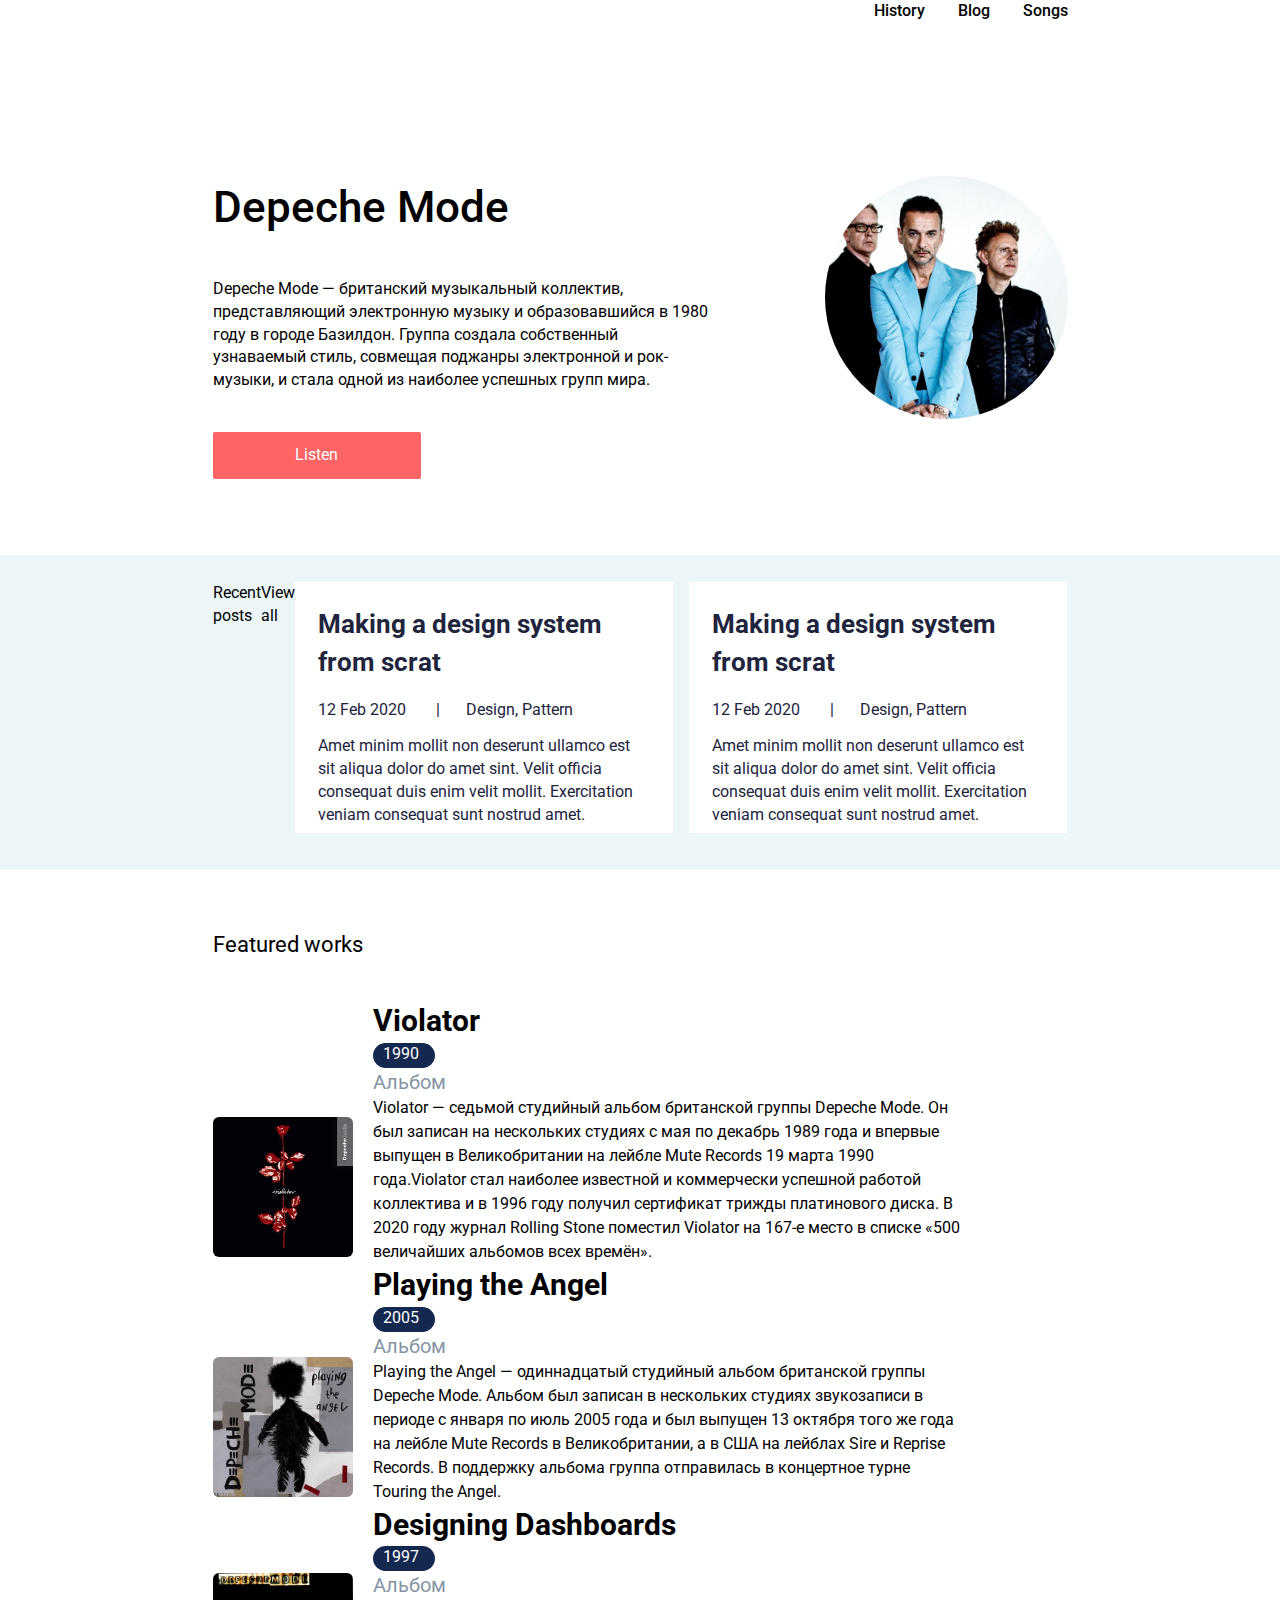
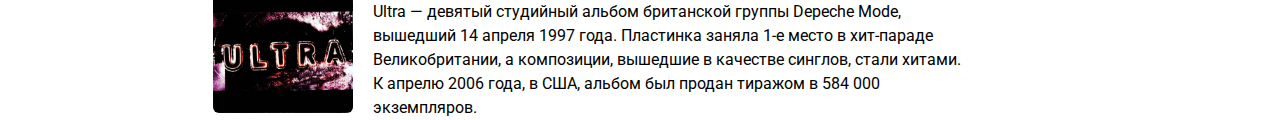
==== index.html @ 9a0567c2 "отстилизовал третью секцию под себя" ====
<!DOCTYPE html>
<html lang="ru">

<head>
    <meta charset="UTF-8">
    <meta http-equiv="X-UA-Compatible" content="IE=edge">
    <meta name="viewport" content="width=device-width, initial-scale=1.0">
    <link rel="preconnect" href="https://fonts.googleapis.com">
    <link rel="preconnect" href="https://fonts.gstatic.com" crossorigin>
    <link href="https://fonts.googleapis.com/css2?family=Roboto:wght@400;500;700;900&display=swap" rel="stylesheet">
    <link rel="stylesheet" href="css/normalize.css">
    <link rel="stylesheet" href="css/style.css">
    <title>Potfolio</title>
</head>

<body>
    <div class="wrapper">
        <header class="header">
            <div class="container header__container">
                <nav class="nav">
                    <ul class="nav__list">
                        <li class="nav__item">
                            <a href="#" class="nav__link">History</a>
                        </li>
                        <li class="nav__item">
                            <a href="#" class="nav__link">Blog</a>
                        </li>
                        <li class="nav__item">
                            <a href="#" class="nav__link">Songs</a>
                        </li>
                    </ul>
                </nav>
        </header>
        <main class="main">
            <section class="about">
                <div class="container about__container">
                    <div class="about__info">
                        <div class="about__info-title">
                            Depeche Mode
                        </div>
                        <div class="about__info-main">
                            Depeche Mode — британский музыкальный коллектив, представляющий электронную музыку и
                            образовавшийся в 1980 году в городе Базилдон. Группа создала собственный узнаваемый стиль,
                            совмещая поджанры электронной и рок-музыки, и стала одной из наиболее успешных групп мира.
                        </div>
                        <button class="about__download">
                            Listen
                        </button>
                    </div>
                    <div class="about__avatar">
                        <img src="img/dm.jpg" alt="" class="about__img">
                    </div>
                </div>
            </section>
            <section class="recent-posts">
                <div class="container recent-posts__container">
                    <div class="recent-posts__top">
                        <div class="recent-posts__title">Recent posts</div>
                        <a href="#" class="recent-posts__link">View all</a>
                    </div>
                    <div class="recent-posts__main">
                        <article class="recent-posts__article">
                            <div class="recent-posts__subtitle">
                                Making a design system from scrat
                            </div>
                            <div class="recent-post__info">
                                12 Feb 2020 <span class="recent-posts__separator">|</span>Design, Pattern
                            </div>
                            <div class="recent-posts__text">Amet minim mollit non deserunt ullamco est sit aliqua
                                dolor do amet sint. Velit officia consequat duis enim velit mollit. Exercitation
                                veniam consequat sunt nostrud amet.</div>
                        </article>
                        <article class="recent-posts__article">
                            <div class="recent-posts__subtitle">
                                Making a design system from scrat
                            </div>
                            <div class="recent-post__info">
                                12 Feb 2020 <span class="recent-posts__separator">|</span>Design, Pattern
                            </div>
                            <div class="recent-posts__text">Amet minim mollit non deserunt ullamco est sit
                                aliqua
                                dolor do amet sint. Velit officia consequat duis enim velit mollit. Exercitation
                                veniam consequat sunt nostrud amet.</div>
                        </article>
                    </div>
            </section>
            <section class="featured">
                <div class="container">
                    <div class="title-category">Featured works</div>
                    <div class="featured__works">
                        <article class="work">
                            <div class="work__img-wrap">
                                <img src="img/violator.jpg" alt="" class="work__img">
                            </div>
                            <div class="work__info">
                                <div class="work__title">Violator</div>
                                <div class="work__date-block">
                                    <div class="work__date">1990</div>
                                    <div class="work__category">Альбом</div>
                                </div>
                                <div class="work__text">
                                    Violator — седьмой студийный альбом британской
                                    группы Depeche Mode. Он был записан на нескольких студиях с мая по декабрь 1989 года
                                    и впервые выпущен в Великобритании на лейбле Mute Records 19 марта 1990
                                    года.Violator стал наиболее известной и коммерчески успешной работой
                                    коллектива и в 1996
                                    году получил сертификат трижды платинового диска. В 2020 году журнал Rolling Stone
                                    поместил Violator на
                                    167-е место в списке
                                    «500 величайших альбомов всех времён».
                                </div>
                            </div>
                        </article>
                        <article class="work">
                            <div class="work__img-wrap">
                                <img src="img/playing.jpg" alt="" class="work__img">
                            </div>
                            <div class="work__info">
                                <div class="work__title">Playing the Angel</div>
                                <div class="work__date-block">
                                    <div class="work__date">2005</div>
                                    <div class="work__category">Альбом</div>
                                </div>
                                <div class="work__text">
                                    Playing the Angel — одиннадцатый студийный альбом британской группы Depeche Mode.
                                    Альбом был записан в нескольких студиях звукозаписи в периоде с января по июль 2005
                                    года и был выпущен 13 октября того же года на лейбле Mute Records в Великобритании,
                                    а в США на лейблах Sire и Reprise Records. В поддержку альбома группа отправилась в
                                    концертное турне Touring the Angel.
                                </div>
                            </div>
                        </article>
                        <article class="work">
                            <div class="work__img-wrap">
                                <img src="img/ultra.jpg" alt="" class="work__img">
                            </div>
                            <div class="work__info">
                                <div class="work__title">Designing Dashboards</div>
                                <div class="work__date-block">
                                    <div class="work__date">1997</div>
                                    <div class="work__category">Альбом</div>
                                </div>
                                <div class="work__text">
                                    Ultra — девятый студийный альбом британской группы Depeche Mode,
                                    вышедший 14 апреля 1997 года. Пластинка заняла 1-е место в хит-параде
                                    Великобритании, а композиции, вышедшие в качестве синглов, стали хитами. К
                                    апрелю 2006 года, в США, альбом был продан тиражом в 584 000 экземпляров.
                                </div>
                            </div>
                        </article>
                    </div>
                </div>
            </section>
        </main>
    </div>
</body>

</html>
---- css/style.css ----
* {
    box-sizing: border-box;
}

body {
    font-family: 'Roboto', sans-serif;
    line-height: 1.42;
    font-size: 16px;
}

html,
body {
    margin: 0;
    padding: 0;
    height: 100%;
    width: 100%;
}

ul,
il {
    list-style: none;
    padding: 0;
    margin: 0;
}

a {
    text-decoration: none;
    color: #000;
}

h1,
h2,
h3 {
    margin: 0;
}

.wrapper {
    min-height: 100%;
}

.container {
    max-width: 865px;
    margin: 0 auto;
    padding: 0 5px;
}

.header__container {
    max-height: 1035px;

}

.nav {
    display: flex;
    justify-content: flex-end;
}

.nav__list {
    display: flex;
}

.nav__item {
    margin-left: 33px;
    font-weight: 500;
}

.about__container {
    display: flex;
    margin-top: 153px;
}

.about__info-title {
    font-size: 44px;
    font-weight: 500;
}

.about__info {
    padding-right: 13%;
}

.about__info-main {
    font-size: 16px;
    margin-top: 40px;
    margin-bottom: 40px;
}

.about__download {
    color: azure;
    background-color: #FF6464;
    width: 208px;
    height: 47px;
    border-radius: 2px;
    border: 0;
    text-align: 20px;
    margin-bottom: 76px;
}

.about__img {
    height: 100%;
    width: 100%;
    object-fit: cover;
}

.about__avatar {
    overflow: hidden;
    border-radius: 50%;
    flex-shrink: 0;
    width: 243px;
    height: 243px;
}

.recent-posts {
    background-color: #EDF7FA;
    padding: 27px 0px 37px;

}

.recent-posts__top {
    display: flex;
    justify-content: space-between;
    margin-bottom: 22px;

}

.recent-posts__main {
    display: flex;
}

.recent-posts__article {

    margin-right: 2%;
    background-color: #fff;
    padding: 24px 27px 7px 23px;
    color: #21243D;
}

.recent-posts__article:last-child {
    margin-right: 0%;
}

.recent-posts__container {
    display: flex;

}

.recent-posts__subtitle {
    font-style: normal;
    font-weight: bold;
    font-size: 26px;
    line-height: 1.46;
    margin-bottom: 17px;
}

.recent-post__info {
    margin-bottom: 14px;
}

.recent-posts__separator {
    margin-left: 26px;
    margin-right: 26px;
}

.title-category {
    margin-bottom: 25px;
    font-size: 22px;
    font-style: normal;
    font-weight: 400;
    line-height: 60px;
    letter-spacing: 0px;
}

.work__img-wrap {
    display: inline;
}

.work__img {
    height: 140px;
    width: 140px;
    border-radius: 6px;
}

.featured {
    padding-top: 45px;
}

.work__info {
    display: inline-block;
    margin-left: 16px;
}

.work__title {
    font-size: 30px;
    font-style: normal;
    font-weight: 700;
    text-align: left;
}

.work__date {
    background-color: #142850;
    border-radius: 16px;
    color: #fff;
    height: 25px;
    width: 62px;
    padding-right: 10px;
    padding-left: 10px;
}

.work__category {
    font-size: 20px;
    color: #8695A4;

}

.work__text {
    height: 93px;
    width: 594px;
    font-size: 16px;
    font-style: normal;
    font-weight: 400;
    line-height: 24px;
}
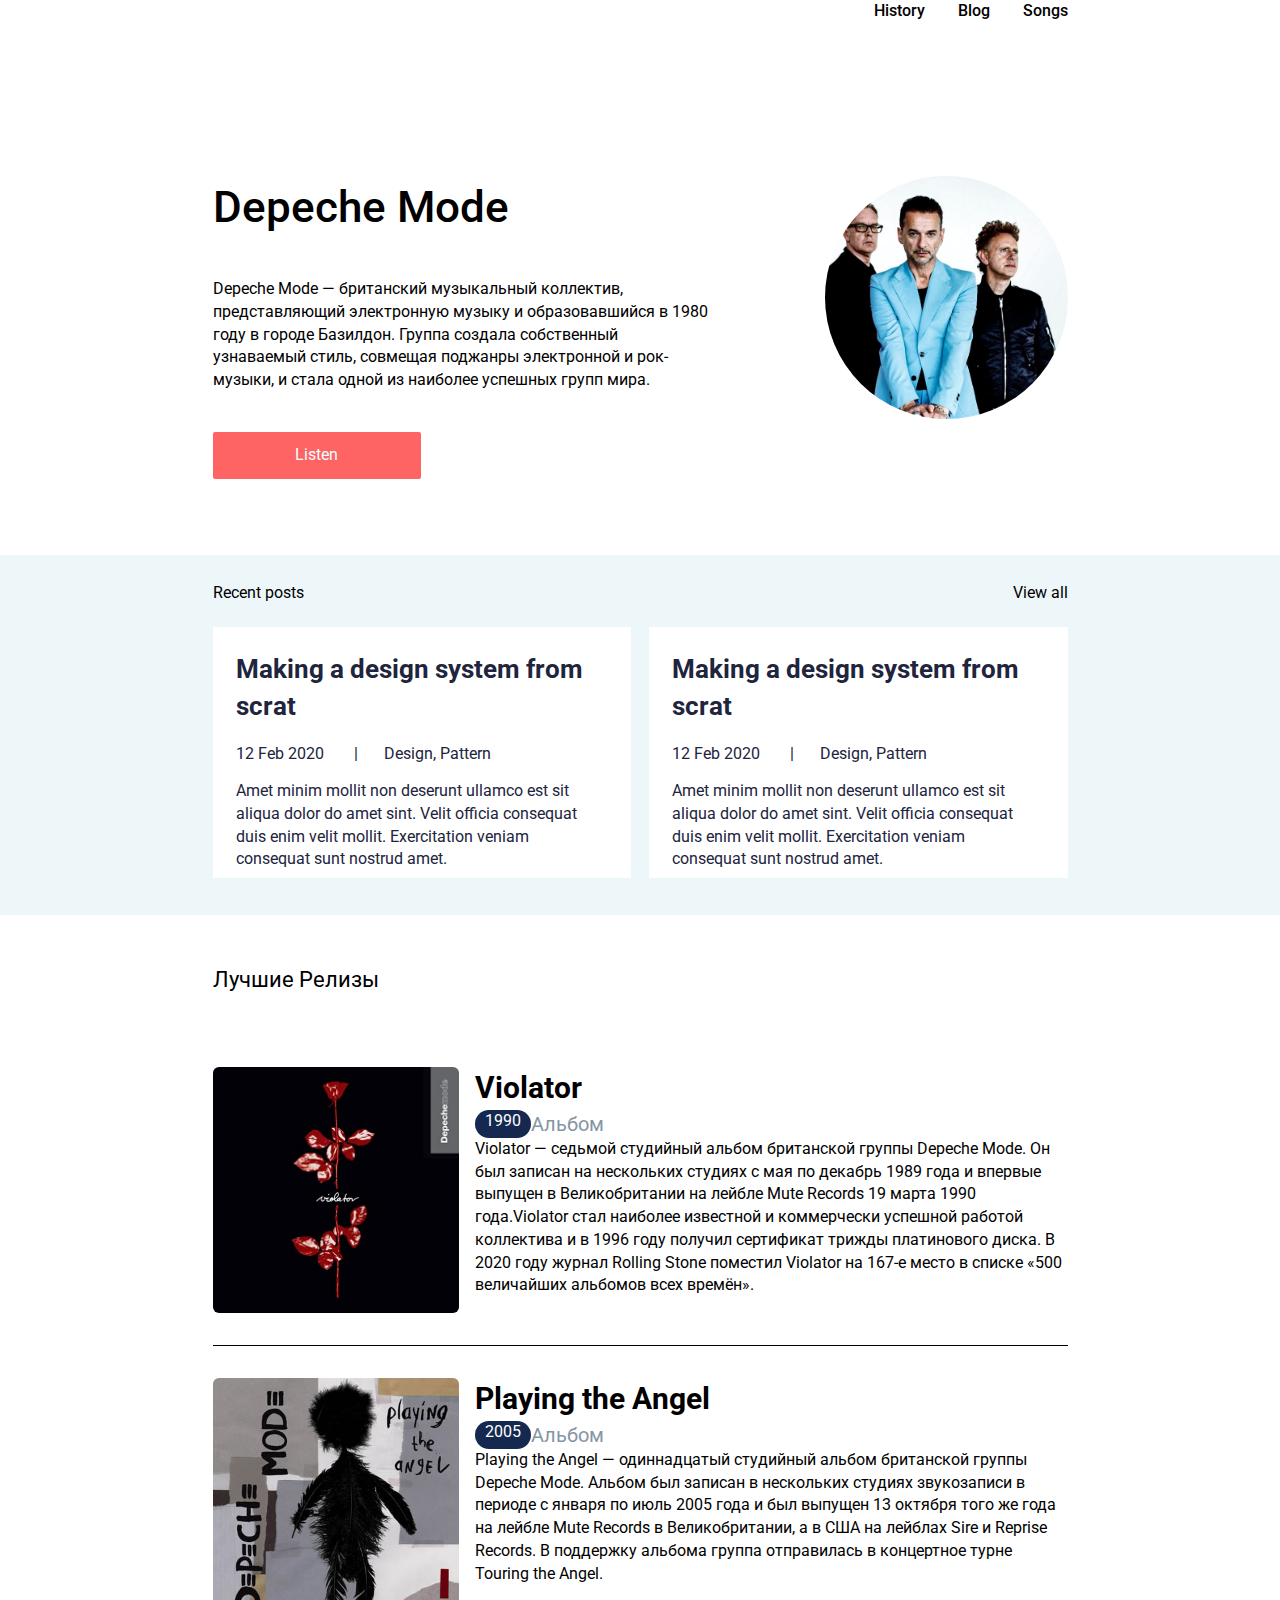
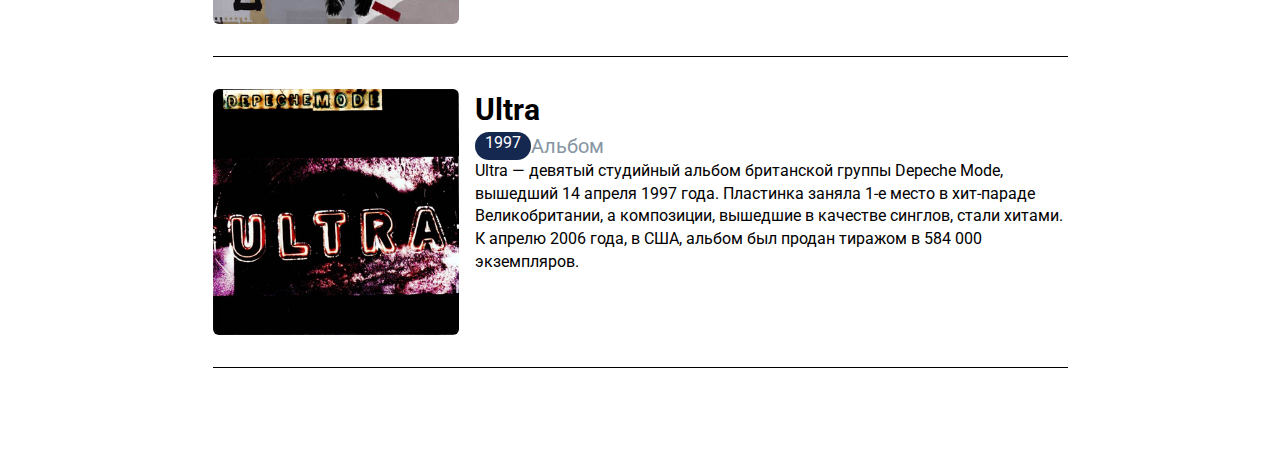
==== commit 6d4f9a24: "footer" ====
--- a/index.html
+++ b/index.html
@@ -86,7 +86,7 @@
             </section>
             <section class="featured">
                 <div class="container">
-                    <div class="title-category">Featured works</div>
+                    <div class="title-category">Лучшие Релизы</div>
                     <div class="featured__works">
                         <article class="work">
                             <div class="work__img-wrap">
@@ -135,7 +135,7 @@
                                 <img src="img/ultra.jpg" alt="" class="work__img">
                             </div>
                             <div class="work__info">
-                                <div class="work__title">Designing Dashboards</div>
+                                <div class="work__title">Ultra</div>
                                 <div class="work__date-block">
                                     <div class="work__date">1997</div>
                                     <div class="work__category">Альбом</div>
@@ -151,6 +151,16 @@
                     </div>
                 </div>
             </section>
+            <footer class="footer">
+                <div class="container footer-container">
+                <ul class="footer__img-block">
+                    <li class="footer__img youtube"></li>
+                    <li class="footer__img instagram"></li>
+                    <li class="footer__img spotify"></li>
+                </ul>
+                <div class="footer__info"></div>
+                </div>
+            </footer>
         </main>
     </div>
 </body>
--- a/css/style.css
+++ b/css/style.css
@@ -137,11 +137,6 @@
     margin-right: 0%;
 }
 
-.recent-posts__container {
-    display: flex;
-
-}
-
 .recent-posts__subtitle {
     font-style: normal;
     font-weight: bold;
@@ -168,18 +163,30 @@
     letter-spacing: 0px;
 }
 
+.work {
+    border-bottom: 1px solid #000;
+    padding-top: 32px;
+    padding-bottom: 32px;
+    display: flex;
+}
+
 .work__img-wrap {
-    display: inline;
+    display: flex;
+    max-width: 246px;
+    flex-shrink: 0;
+    border-radius: 6px;
+    overflow: hidden;
 }
 
 .work__img {
-    height: 140px;
-    width: 140px;
-    border-radius: 6px;
+    height: 100%;
+    width: 100%;
+    object-fit: cover;
 }
 
 .featured {
-    padding-top: 45px;
+    padding-top: 35px;
+    padding-bottom: 84px;
 }
 
 .work__info {
@@ -198,10 +205,13 @@
     background-color: #142850;
     border-radius: 16px;
     color: #fff;
-    height: 25px;
-    width: 62px;
     padding-right: 10px;
     padding-left: 10px;
+
+}
+
+.work__date-block {
+    display: flex;
 }
 
 .work__category {
@@ -211,10 +221,8 @@
 }
 
 .work__text {
-    height: 93px;
-    width: 594px;
     font-size: 16px;
     font-style: normal;
     font-weight: 400;
-    line-height: 24px;
-}+}
+
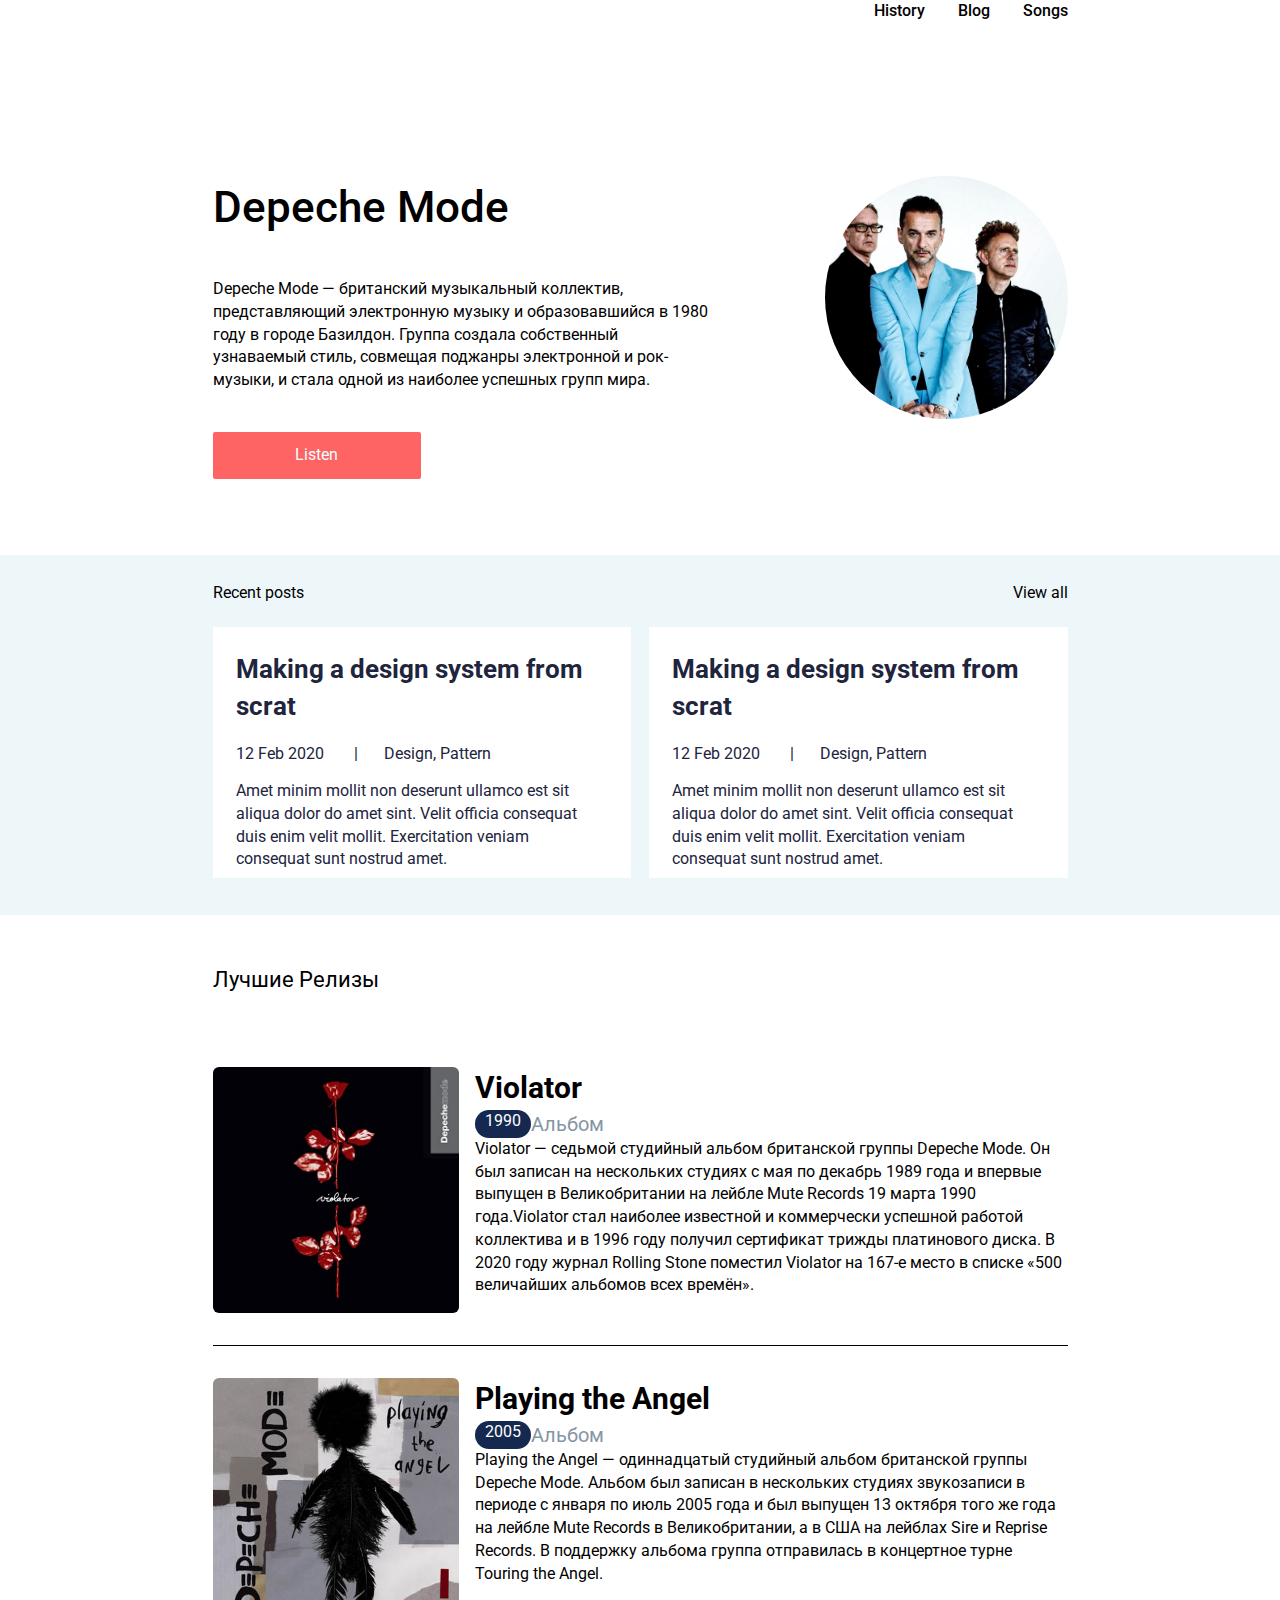
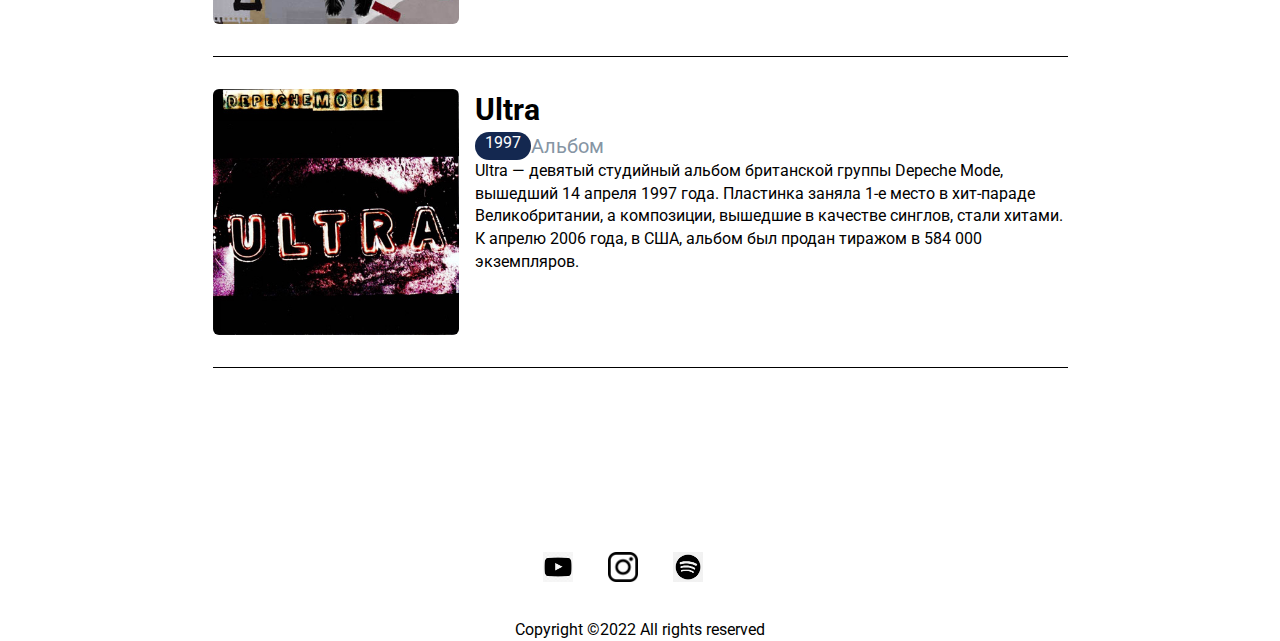
==== commit 63d3dfe1: "отстилизовал футер" ====
--- a/index.html
+++ b/index.html
@@ -154,11 +154,19 @@
             <footer class="footer">
                 <div class="container footer-container">
                 <ul class="footer__img-block">
-                    <li class="footer__img youtube"></li>
-                    <li class="footer__img instagram"></li>
-                    <li class="footer__img spotify"></li>
+                    <li class="footer__img">
+                        <img src="img/youtube.jpg" alt="" class="social">
+                    </li>
+                    <li class="footer__img">
+                        <img src="img/inst.png" alt="" class="social">
+                    </li>
+                    <li class="footer__img">
+                        <img src="img/spotify.png" alt="" class="social">
+                    </li>
                 </ul>
-                <div class="footer__info"></div>
+                <div class="footer__info">
+                    Copyright ©2022 All rights reserved 
+                </div>
                 </div>
             </footer>
         </main>
--- a/css/style.css
+++ b/css/style.css
@@ -226,3 +226,26 @@
     font-weight: 400;
 }
 
+.footer-container {
+    display: flex;
+  flex-direction: column;
+  align-items: center;
+}
+
+.footer__img-block {
+    display: flex;
+}
+
+.footer__img {
+    margin-bottom: 30px;
+    margin-right: 35px;
+    margin-top: 100px;
+}
+
+.social {
+    height: 30px;
+    width: 30px;
+    overflow: hidden;
+
+}
+
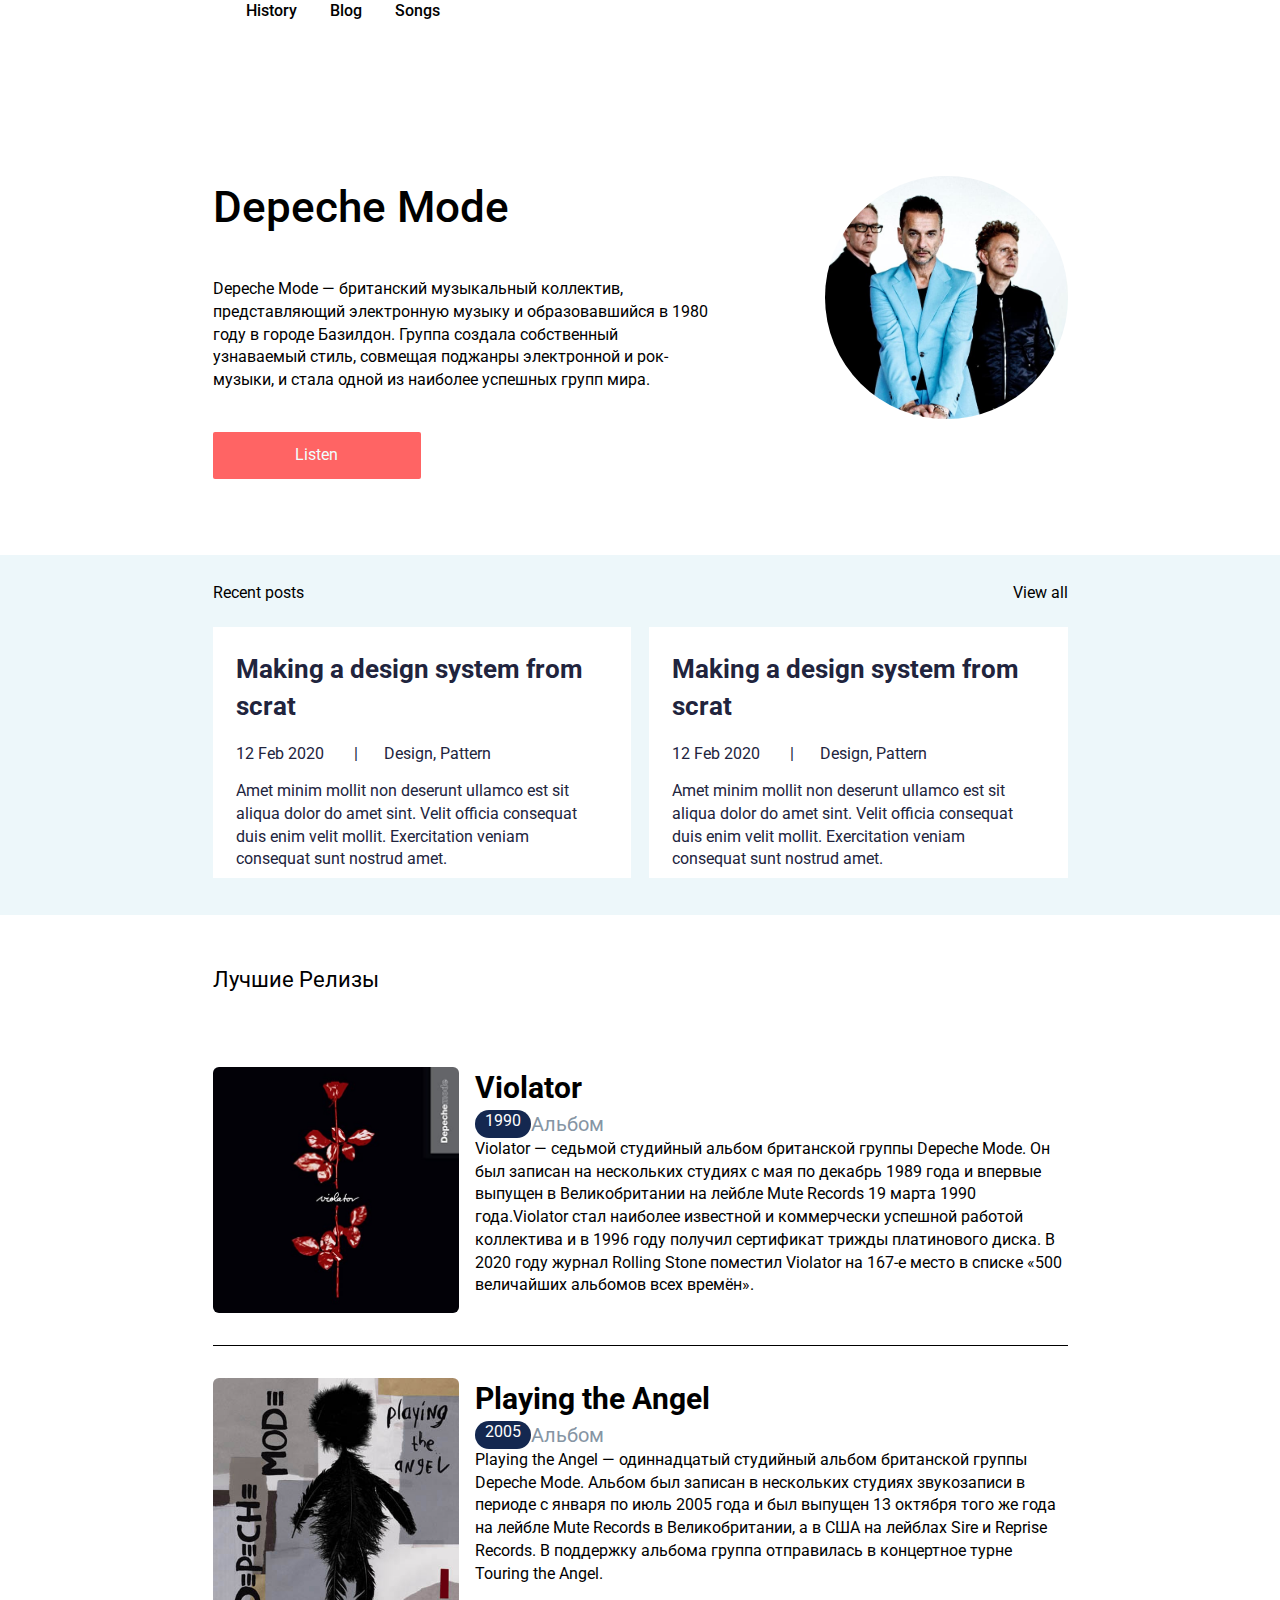
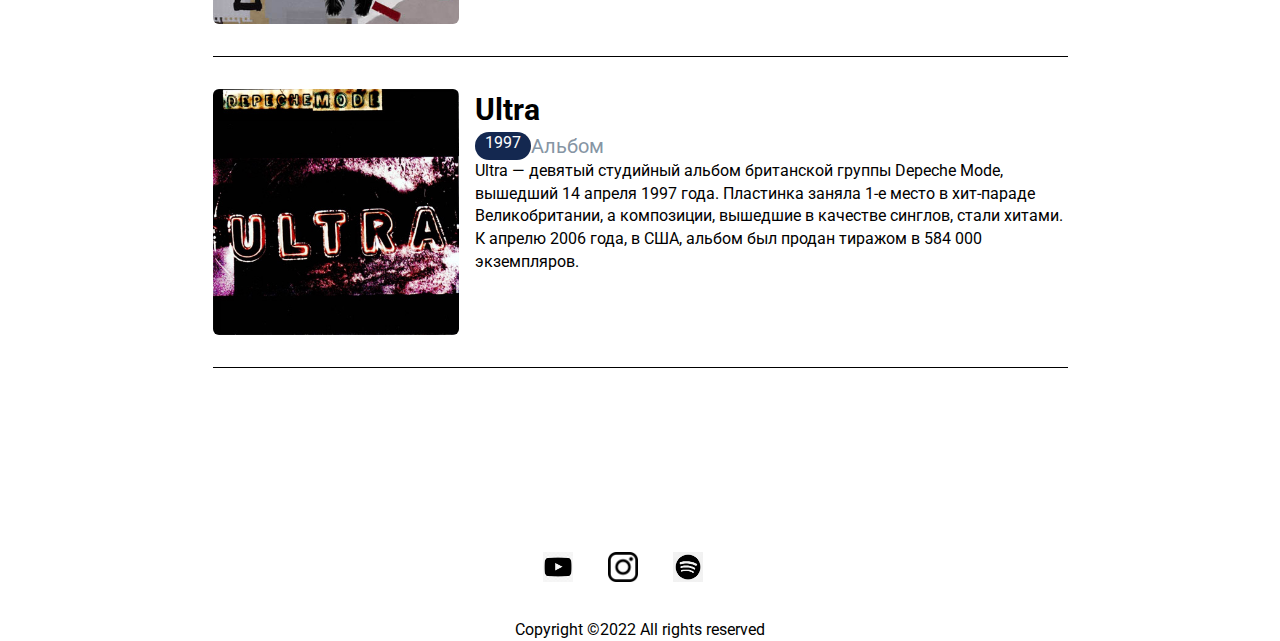
==== commit 47e503ea: "Add files via upload" ====
--- a/index.html
+++ b/index.html
@@ -30,6 +30,11 @@
                         </li>
                     </ul>
                 </nav>
+                <div class="header-burger">
+                    <div class="header-burger__el">
+                        
+                    </div>
+                </div>
         </header>
         <main class="main">
             <section class="about">
--- a/css/style.css
+++ b/css/style.css
@@ -46,12 +46,11 @@
 
 .header__container {
     max-height: 1035px;
-
+    justify-content: flex-end;
 }
 
 .nav {
     display: flex;
-    justify-content: flex-end;
 }
 
 .nav__list {
@@ -61,6 +60,56 @@
 .nav__item {
     margin-left: 33px;
     font-weight: 500;
+}
+
+.header-burger {
+    width: 30px;
+    height: 20px;
+    display: none;
+    align-items: center;
+    margin-right: 18px;
+}
+
+.header-burger__el {
+    height: 2px;
+    width: 100%;
+    background-color: #21243D;
+    position: relative;
+}
+
+.header-burger__el::before,
+.header-burger__el::after {
+    height: 2px;
+    width: 100%;
+    background-color: #21243D; 
+    position: absolute;
+    content: "";
+}
+
+.header-burger__el::after{
+     bottom: -9px; 
+}
+
+.header-burger__el::before {
+    top: -9px;
+}
+
+@media (max-width: 480px) {
+    .header {
+        padding-top: 20px;
+       
+    }
+    .nav {
+        display: none;
+    }
+    .header-burger {
+        display: flex;
+        
+    }
+    .header__container {
+        display: flex;
+    justify-content: flex-end;
+    }
 }
 
 .about__container {
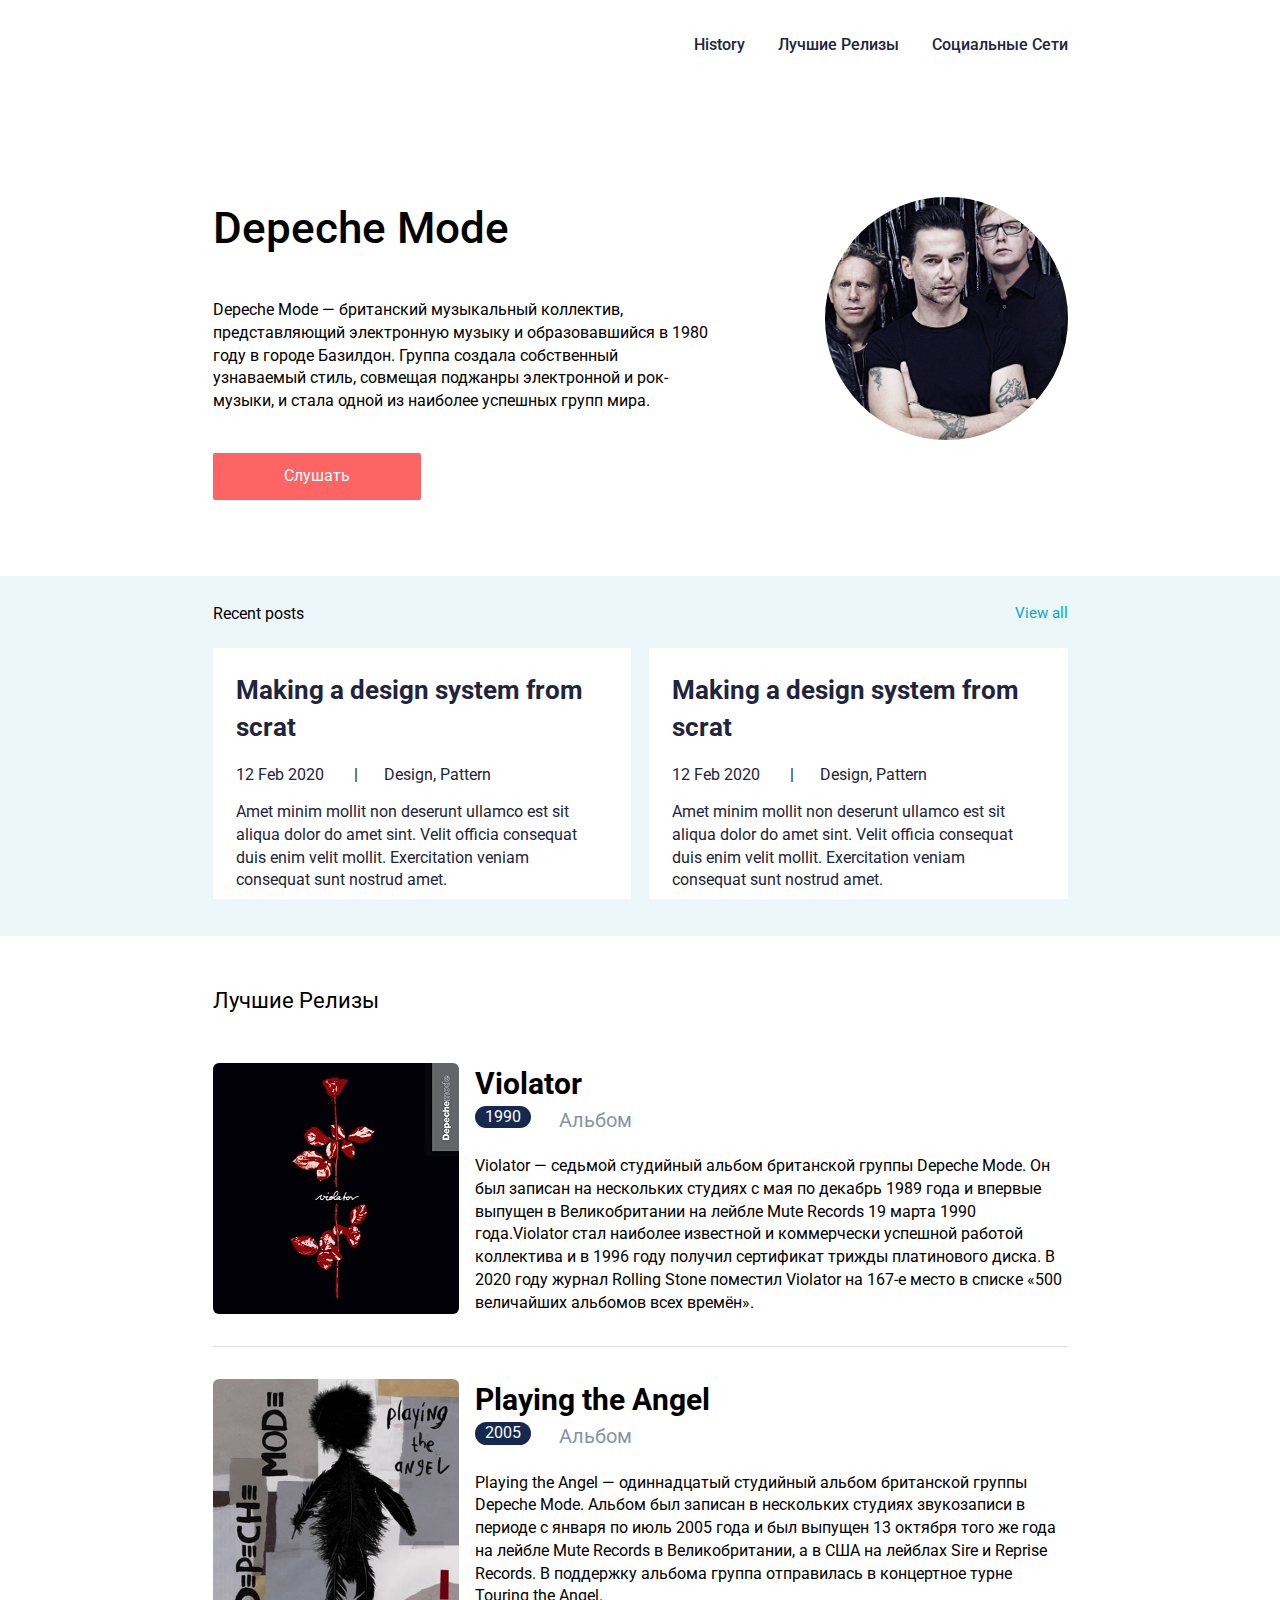
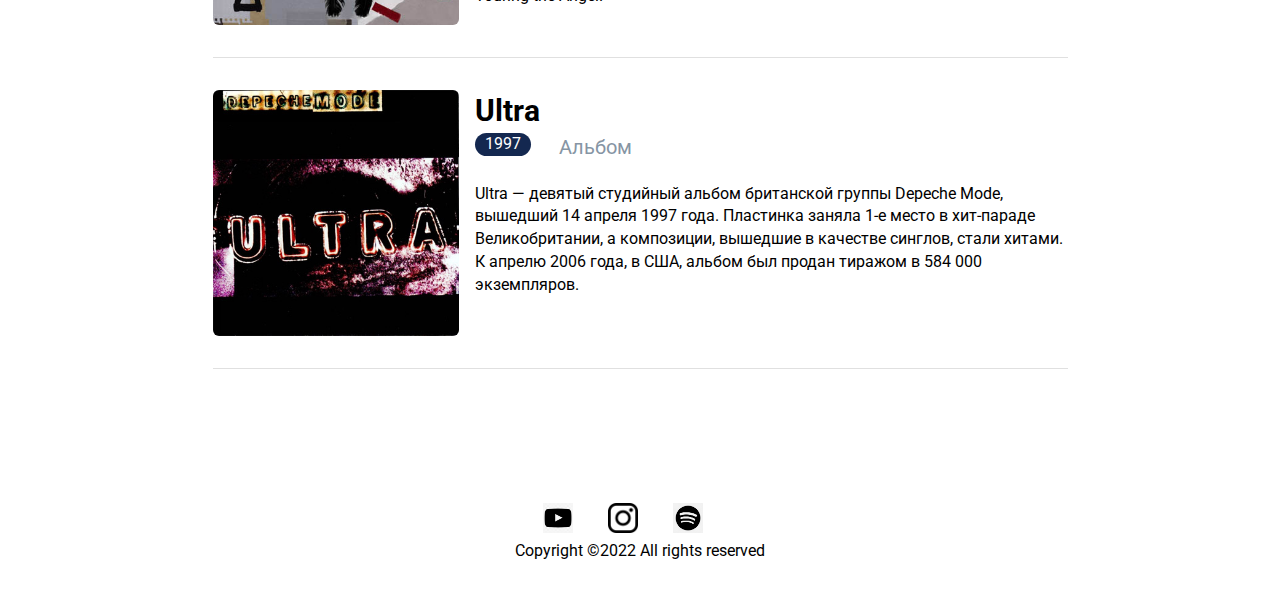
==== commit 26a12f12: "Add files via upload" ====
--- a/index.html
+++ b/index.html
@@ -23,10 +23,10 @@
                             <a href="#" class="nav__link">History</a>
                         </li>
                         <li class="nav__item">
-                            <a href="#" class="nav__link">Blog</a>
+                            <a href="#" class="nav__link">Лучшие Релизы</a>
                         </li>
                         <li class="nav__item">
-                            <a href="#" class="nav__link">Songs</a>
+                            <a href="#" class="nav__link">Социальные Сети</a>
                         </li>
                     </ul>
                 </nav>
@@ -49,11 +49,11 @@
                             совмещая поджанры электронной и рок-музыки, и стала одной из наиболее успешных групп мира.
                         </div>
                         <button class="about__download">
-                            Listen
+                            Слушать
                         </button>
                     </div>
                     <div class="about__avatar">
-                        <img src="img/dm.jpg" alt="" class="about__img">
+                        <img src="img/dm1.jpg" alt="" class="about__img">
                     </div>
                 </div>
             </section>
@@ -90,7 +90,7 @@
                     </div>
             </section>
             <section class="featured">
-                <div class="container">
+                <div class="container featured__container">
                     <div class="title-category">Лучшие Релизы</div>
                     <div class="featured__works">
                         <article class="work">
--- a/css/style.css
+++ b/css/style.css
@@ -25,7 +25,7 @@
 
 a {
     text-decoration: none;
-    color: #000;
+    color:#21243D;
 }
 
 h1,
@@ -36,6 +36,7 @@
 
 .wrapper {
     min-height: 100%;
+    overflow: hidden;
 }
 
 .container {
@@ -46,7 +47,9 @@
 
 .header__container {
     max-height: 1035px;
+    display: flex;
     justify-content: flex-end;
+    margin-top: 34px;
 }
 
 .nav {
@@ -112,9 +115,12 @@
     }
 }
 
+.about {
+    padding-top: 140px;
+}
+
 .about__container {
     display: flex;
-    margin-top: 153px;
 }
 
 .about__info-title {
@@ -155,6 +161,29 @@
     flex-shrink: 0;
     width: 243px;
     height: 243px;
+  
+}
+
+@media (max-width: 480px) {
+    .about__container {
+        flex-direction: column-reverse;
+        align-items: center;
+        text-align: center;
+    }
+    .about__info {
+        padding-right: 0;
+          padding: 0px 19px;
+    }
+
+    .about__avatar {
+        width: 170px;
+        height: 170px;
+    }
+
+    .about {
+        padding-top: 30px;
+    }
+    
 }
 
 .recent-posts {
@@ -184,6 +213,11 @@
 
 .recent-posts__article:last-child {
     margin-right: 0%;
+}
+
+.recent-posts__link {
+    font-size: 15px;
+    color: #00A8CC;
 }
 
 .recent-posts__subtitle {
@@ -203,8 +237,37 @@
     margin-right: 26px;
 }
 
+@media (max-width: 480px) {
+
+   .recent-posts__title{
+        font-size: 18px;
+   }
+
+    .recent-posts__top {
+        justify-content: center;
+        margin-bottom: 19px;
+       
+    } 
+    .recent-posts__link {
+        display: none;
+    }
+
+    .recent-posts__main {
+        flex-direction: column;
+        padding-right: 5px;
+       padding-left: 5px;
+    }
+
+    .recent-posts__article {
+        margin-right: 0;
+        padding: 15px 20px 22px;
+        margin-bottom: 17px;
+    }
+    
+
+}
+
 .title-category {
-    margin-bottom: 25px;
     font-size: 22px;
     font-style: normal;
     font-weight: 400;
@@ -213,7 +276,7 @@
 }
 
 .work {
-    border-bottom: 1px solid #000;
+    border-bottom: 1px solid #E0E0E0;
     padding-top: 32px;
     padding-bottom: 32px;
     display: flex;
@@ -256,7 +319,39 @@
     color: #fff;
     padding-right: 10px;
     padding-left: 10px;
-
+    margin-right: 28px;
+    margin-bottom: 27px;
+}
+
+@media (max-width:480px) {
+    .featured__works{
+        display: flex;
+        overflow: auto;
+         width: 100%;
+         padding-left: 13px;
+         padding-right: 13px;
+
+    }
+
+    .work {
+        flex-direction: column;
+        width: 100%;
+        flex: 0 0 100%;
+         margin-right: 18px;
+
+    }
+    .work:last-child {
+        margin-right: 0;
+    }
+    .work__img-wrap {
+        display: flex;
+        max-width:100%;
+        flex-shrink: 0;
+        border-radius: 6px;
+        overflow: hidden;
+       
+    }
+    
 }
 
 .work__date-block {
@@ -266,7 +361,6 @@
 .work__category {
     font-size: 20px;
     color: #8695A4;
-
 }
 
 .work__text {
@@ -275,6 +369,10 @@
     font-weight: 400;
 }
 
+.footer {
+    padding: 50px 0px
+}
+
 .footer-container {
     display: flex;
   flex-direction: column;
@@ -286,10 +384,9 @@
 }
 
 .footer__img {
-    margin-bottom: 30px;
     margin-right: 35px;
-    margin-top: 100px;
-}
+}
+
 
 .social {
     height: 30px;
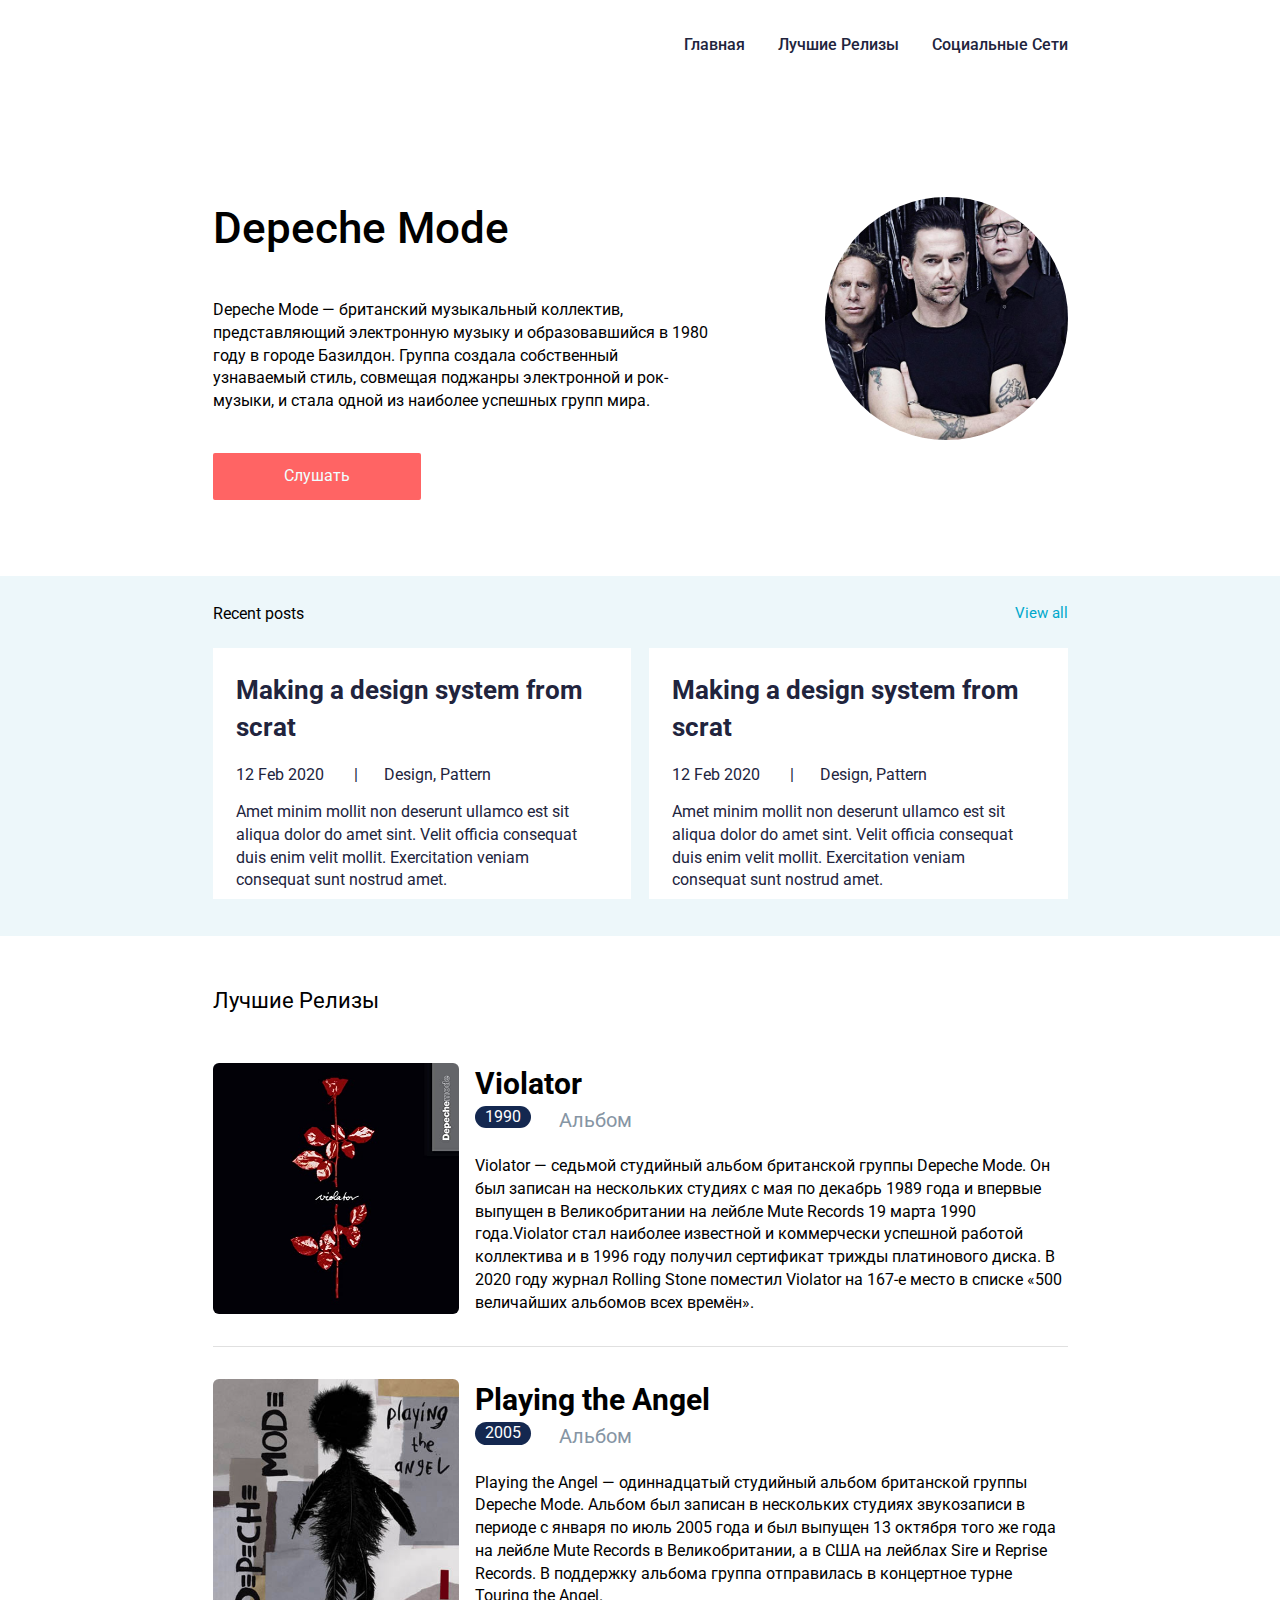
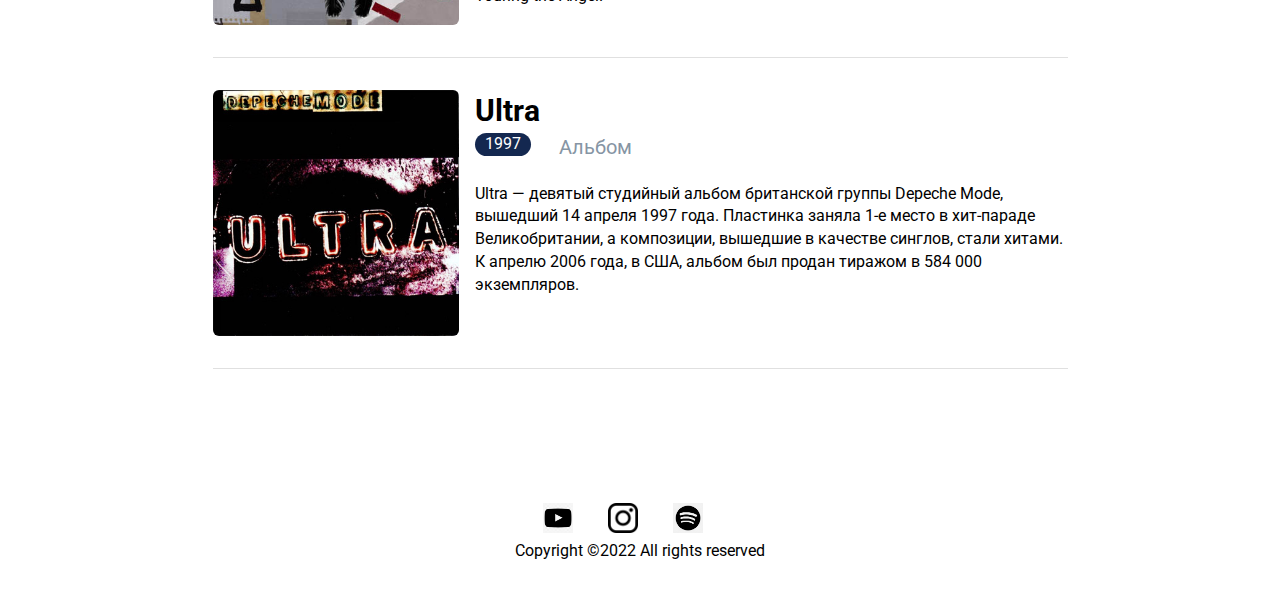
==== commit e801ff6a: "вторая страница и адаптив" ====
--- a/index.html
+++ b/index.html
@@ -20,10 +20,10 @@
                 <nav class="nav">
                     <ul class="nav__list">
                         <li class="nav__item">
-                            <a href="#" class="nav__link">History</a>
+                            <a href="#" class="nav__link">Главная</a>
                         </li>
                         <li class="nav__item">
-                            <a href="#" class="nav__link">Лучшие Релизы</a>
+                            <a href="blog.html" class="nav__link">Лучшие Релизы</a>
                         </li>
                         <li class="nav__item">
                             <a href="#" class="nav__link">Социальные Сети</a>
--- a/css/style.css
+++ b/css/style.css
@@ -395,3 +395,56 @@
 
 }
 
+
+.blog {
+    padding: 27px 0px 37px;
+}
+
+.blog__title {
+    margin-left: 25px;
+}
+
+.blog__top {
+    display: flex;
+    justify-content: space-between;
+    margin-bottom: 21px;
+
+}
+
+
+.blog__article {
+    margin-right: 2%;
+    background-color: #fff;
+    padding: 24px 27px 7px 23px;
+   
+}
+
+.blog__text {
+    border-bottom: 1px solid #E0E0E0;
+    padding-top: 32px;
+    padding-bottom: 32px;
+}
+
+.blog__link {
+    font-size: 15px;
+}
+
+.blog__subtitle {
+    font-style: normal;
+    font-weight: bold;
+    font-size: 26px;
+    line-height: 1.46;
+    margin-bottom: 17px;
+}
+
+.blog__info {
+    margin-bottom: 14px;
+}
+
+.blog__separator {
+    margin-left: 26px;
+    margin-right: 26px;
+}
+
+
+
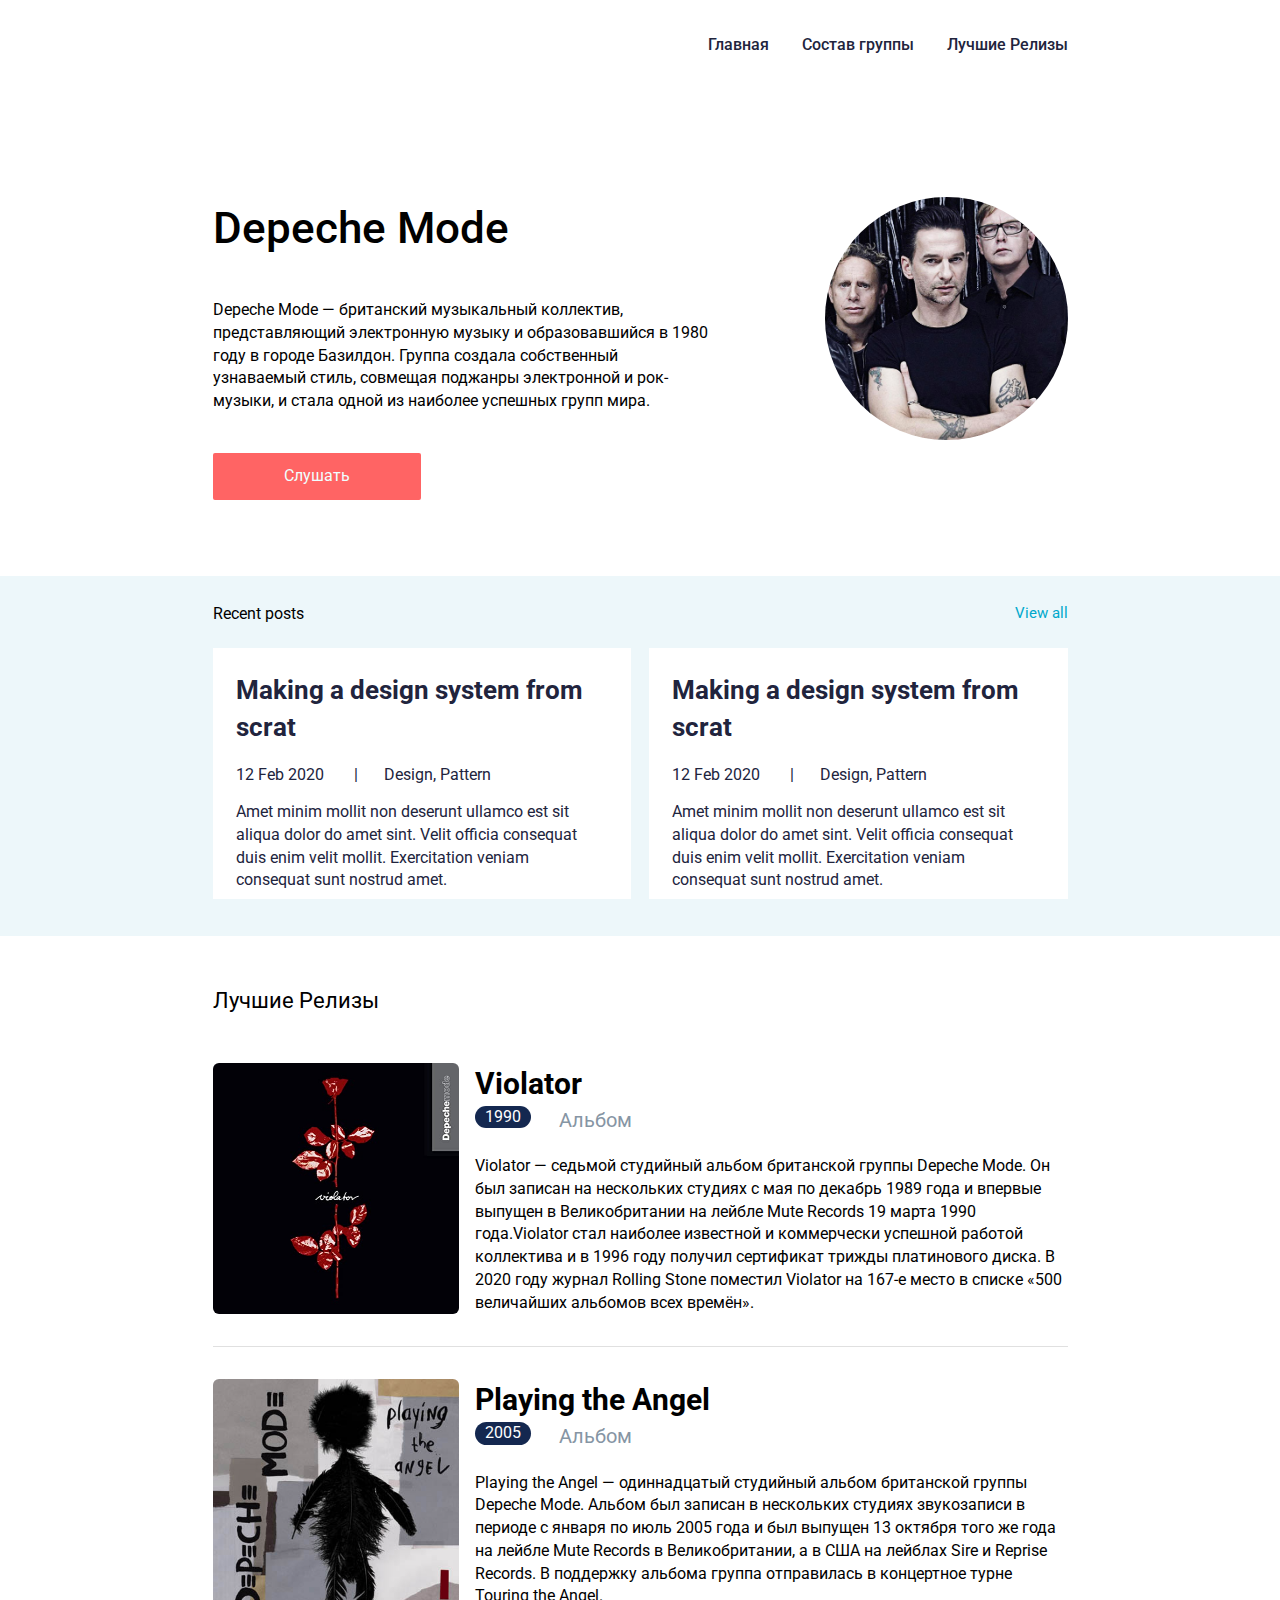
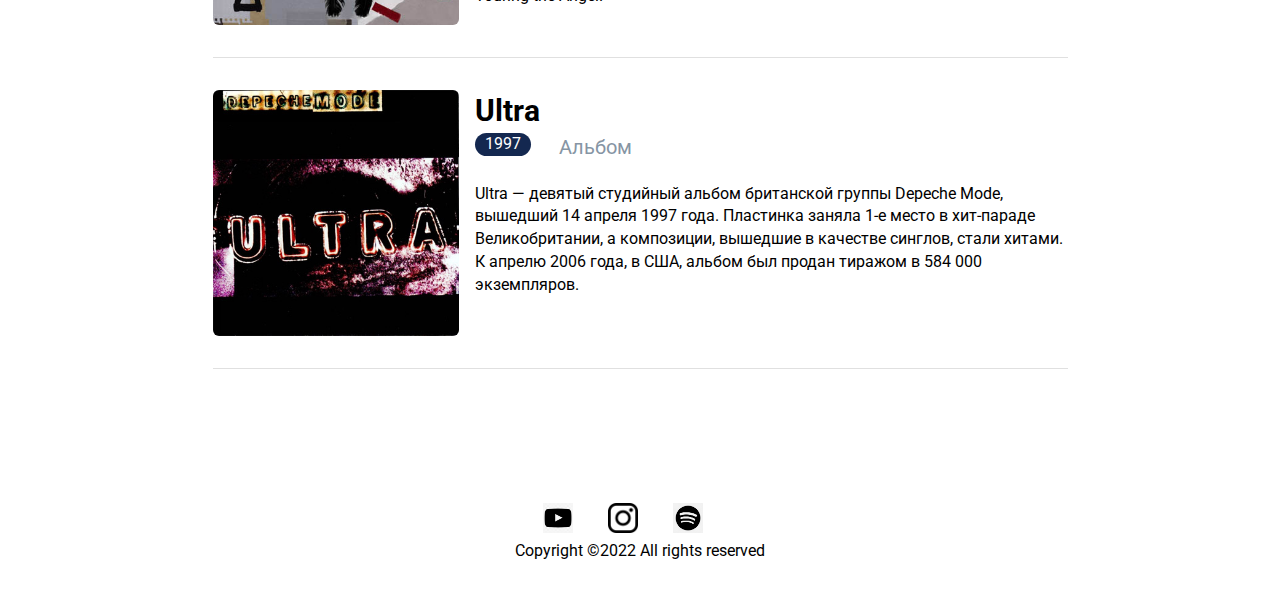
==== commit b12be633: "Add files via upload" ====
--- a/index.html
+++ b/index.html
@@ -20,13 +20,13 @@
                 <nav class="nav">
                     <ul class="nav__list">
                         <li class="nav__item">
-                            <a href="#" class="nav__link">Главная</a>
+                            <a href="index.html" class="nav__link">Главная</a>
                         </li>
                         <li class="nav__item">
-                            <a href="blog.html" class="nav__link">Лучшие Релизы</a>
+                            <a href="blog.html" class="nav__link">Состав группы</a>
                         </li>
                         <li class="nav__item">
-                            <a href="#" class="nav__link">Социальные Сети</a>
+                            <a href="recent.html" class="nav__link">Лучшие Релизы</a>
                         </li>
                     </ul>
                 </nav>
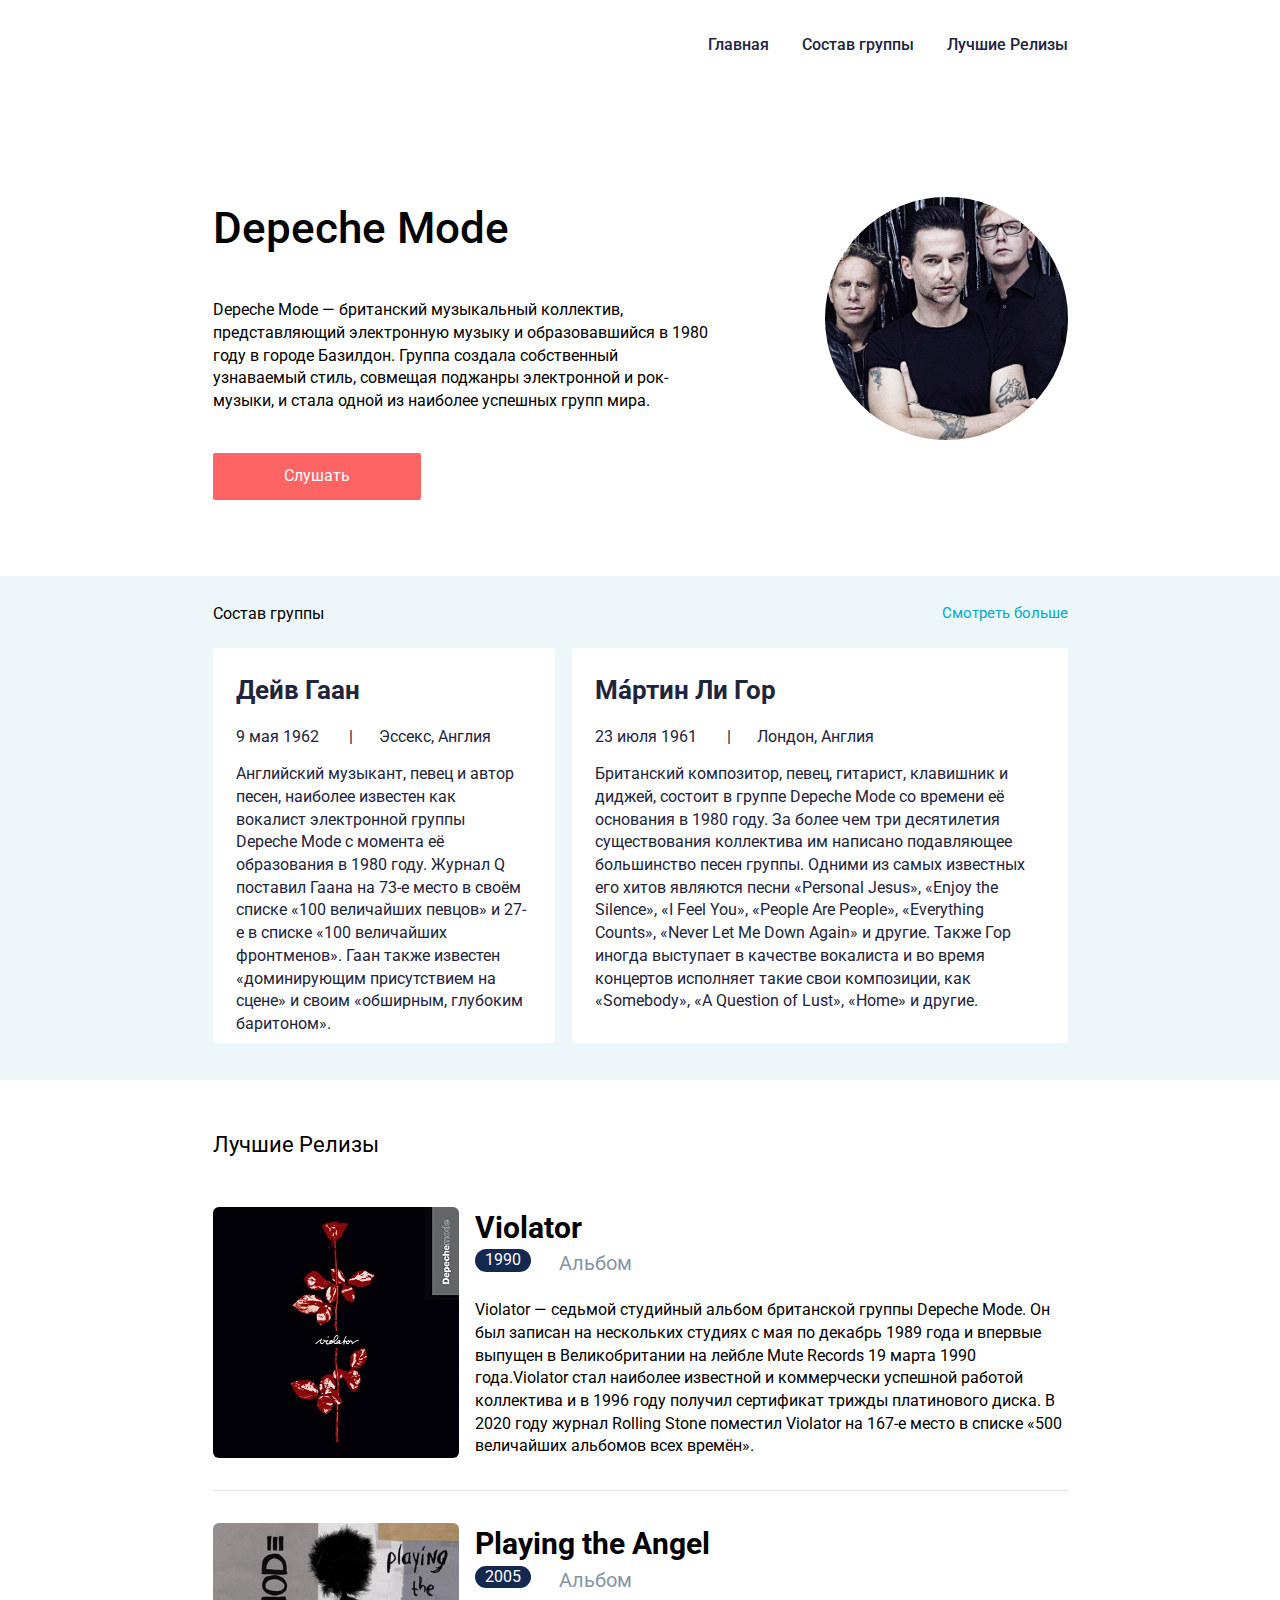
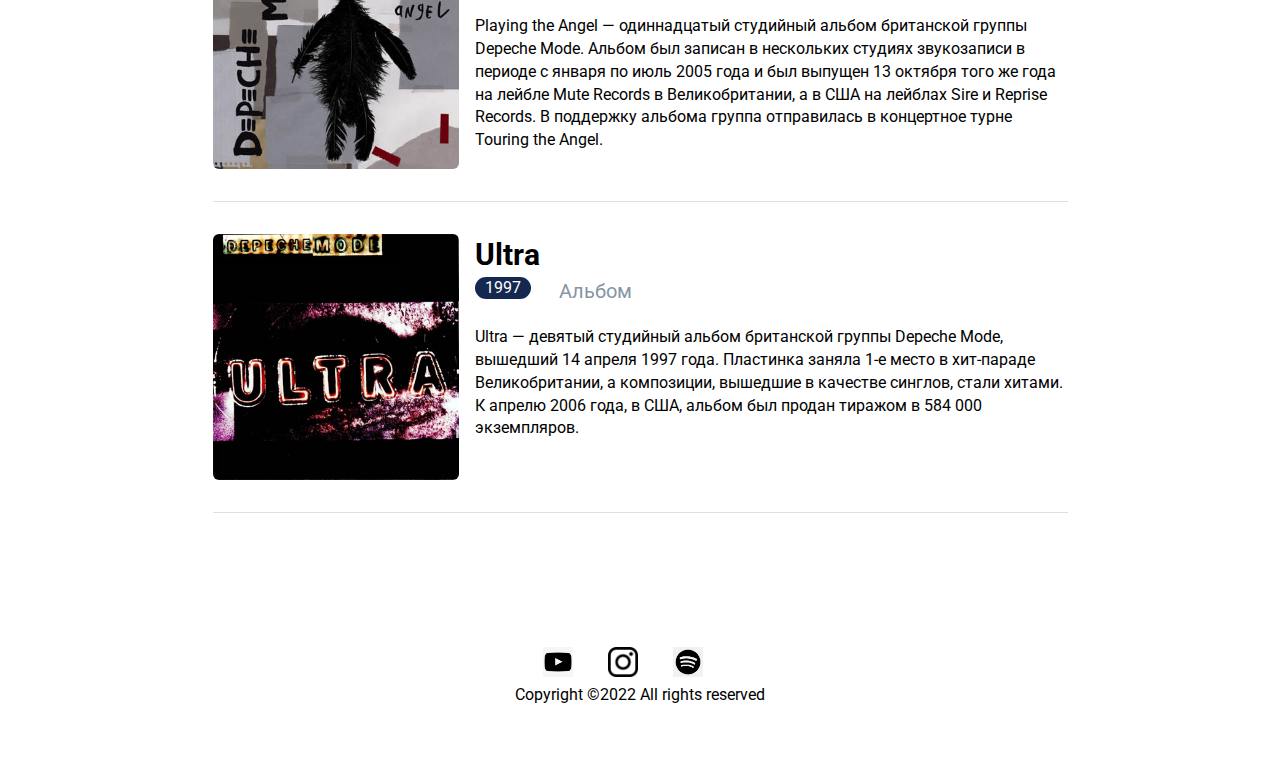
==== commit 8c2110b5: "Add files via upload" ====
--- a/index.html
+++ b/index.html
@@ -60,32 +60,37 @@
             <section class="recent-posts">
                 <div class="container recent-posts__container">
                     <div class="recent-posts__top">
-                        <div class="recent-posts__title">Recent posts</div>
-                        <a href="#" class="recent-posts__link">View all</a>
+                        <div class="recent-posts__title">Состав группы</div>
+                        <a href="#" class="recent-posts__link">Cмотреть больше</a>
                     </div>
                     <div class="recent-posts__main">
                         <article class="recent-posts__article">
                             <div class="recent-posts__subtitle">
-                                Making a design system from scrat
+                                Дейв Гаан
                             </div>
                             <div class="recent-post__info">
-                                12 Feb 2020 <span class="recent-posts__separator">|</span>Design, Pattern
+                                9 мая 1962 <span class="recent-posts__separator">|</span>Эссекс, Англия
                             </div>
-                            <div class="recent-posts__text">Amet minim mollit non deserunt ullamco est sit aliqua
-                                dolor do amet sint. Velit officia consequat duis enim velit mollit. Exercitation
-                                veniam consequat sunt nostrud amet.</div>
+                            <div class="recent-posts__text">Английский музыкант, певец и автор песен, наиболее известен как вокалист
+                                электронной группы Depeche Mode с момента еë образования в 1980 году. Журнал Q поставил
+                                Гаана на 73-е место в своём списке «100 величайших певцов» и 27-е в списке «100
+                                величайших фронтменов». Гаан также известен «доминирующим присутствием на сцене» и
+                                своим «обширным, глубоким баритоном».</div>
                         </article>
                         <article class="recent-posts__article">
                             <div class="recent-posts__subtitle">
-                                Making a design system from scrat
+                                Ма́ртин Ли Гор
                             </div>
                             <div class="recent-post__info">
-                                12 Feb 2020 <span class="recent-posts__separator">|</span>Design, Pattern
+                                23 июля 1961 <span class="recent-posts__separator">|</span>Лондон, Англия
                             </div>
-                            <div class="recent-posts__text">Amet minim mollit non deserunt ullamco est sit
-                                aliqua
-                                dolor do amet sint. Velit officia consequat duis enim velit mollit. Exercitation
-                                veniam consequat sunt nostrud amet.</div>
+                            <div class="recent-posts__text">Британский композитор, певец, гитарист, клавишник и диджей, состоит в
+                                группе Depeche Mode со времени её основания в 1980 году. За более чем три десятилетия
+                                существования коллектива им написано подавляющее большинство песен группы. Одними из самых
+                                известных его хитов являются песни «Personal Jesus», «Enjoy the Silence», «I Feel You»,
+                                «People Are People», «Everything Counts», «Never Let Me Down Again» и другие. Также Гор
+                                иногда выступает в качестве вокалиста и во время концертов исполняет такие свои композиции,
+                                как «Somebody», «A Question of Lust», «Home» и другие.</div>
                         </article>
                     </div>
             </section>
--- a/css/style.css
+++ b/css/style.css
@@ -330,7 +330,7 @@
          width: 100%;
          padding-left: 13px;
          padding-right: 13px;
-
+        flex-direction: column;
     }
 
     .work {
@@ -352,6 +352,7 @@
        
     }
     
+    
 }
 
 .work__date-block {
